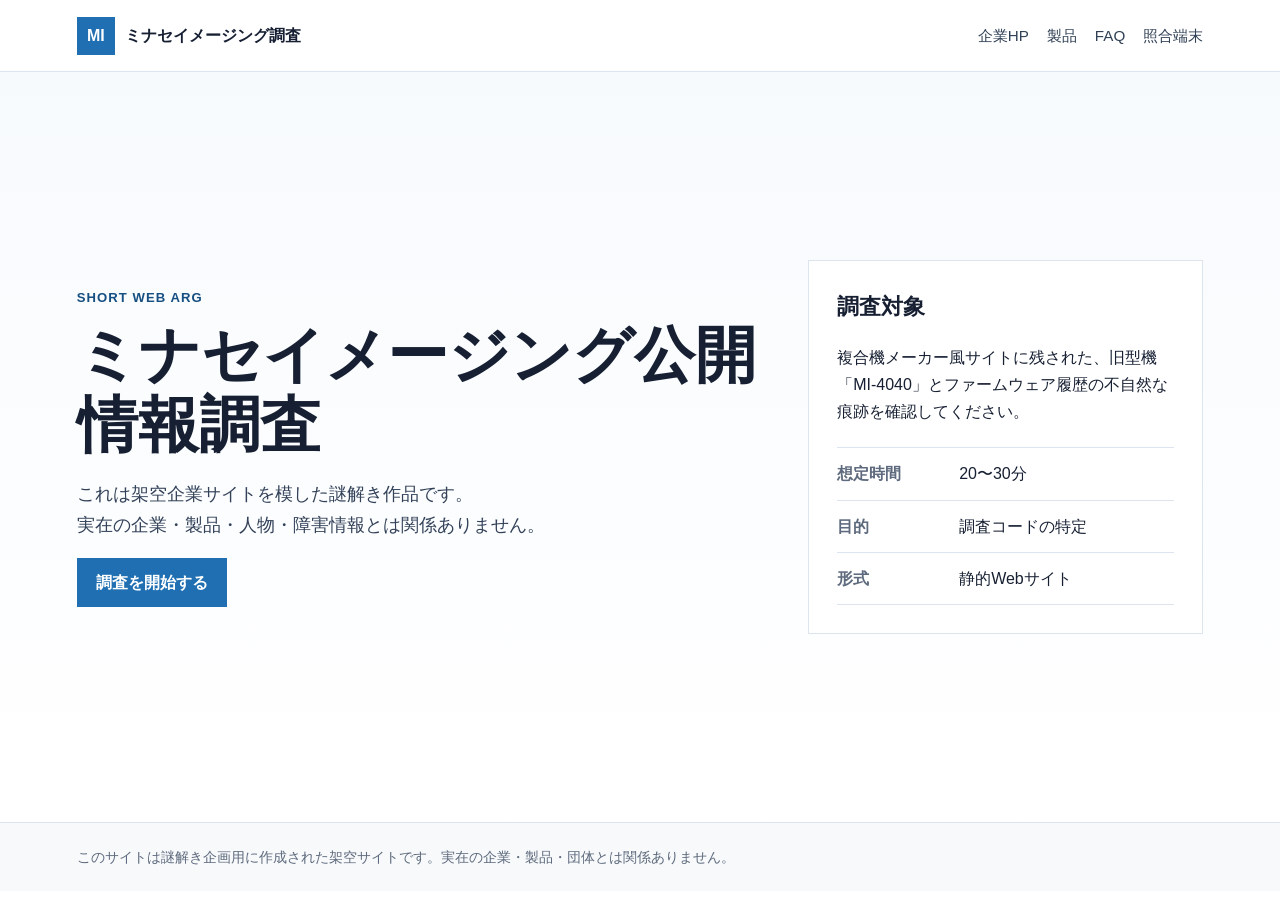
==== index.html @ ae649e41 "Build static ARG site for Minase Imaging" ====
<!doctype html>
<html lang="ja">
<head>
  <meta charset="utf-8">
  <meta name="viewport" content="width=device-width, initial-scale=1">
  <meta name="robots" content="noindex, nofollow">
  <meta name="description" content="架空企業サイトを巡回する短編謎解き作品です。">
  <title>ミナセイメージング調査入口</title>
  <link rel="stylesheet" href="style.css">
</head>
<body class="gate-page">
  <header class="site-header">
    <a class="brand" href="index.html" aria-label="ミナセイメージング調査入口">
      <span class="brand-mark">MI</span>
      <span>ミナセイメージング調査</span>
    </a>
    <nav class="global-nav" aria-label="共通ナビゲーション">
      <a href="site/index.html">企業HP</a>
      <a href="site/products.html">製品</a>
      <a href="site/support.html">FAQ</a>
      <a href="terminal/index.html">照合端末</a>
    </nav>
  </header>

  <main>
    <section class="hero intro-hero">
      <div class="hero-copy">
        <p class="eyebrow">Short Web ARG</p>
        <h1>ミナセイメージング公開情報調査</h1>
        <p class="lead">これは架空企業サイトを模した謎解き作品です。<br>実在の企業・製品・人物・障害情報とは関係ありません。</p>
        <a class="button primary" href="site/index.html">調査を開始する</a>
      </div>
      <div class="brief-panel" aria-label="調査概要">
        <h2>調査対象</h2>
        <p>複合機メーカー風サイトに残された、旧型機「MI-4040」とファームウェア履歴の不自然な痕跡を確認してください。</p>
        <dl class="compact-list">
          <div><dt>想定時間</dt><dd>20〜30分</dd></div>
          <div><dt>目的</dt><dd>調査コードの特定</dd></div>
          <div><dt>形式</dt><dd>静的Webサイト</dd></div>
        </dl>
      </div>
    </section>
  </main>

  <footer class="site-footer">
    <p>このサイトは謎解き企画用に作成された架空サイトです。実在の企業・製品・団体とは関係ありません。</p>
  </footer>
  <script src="script.js"></script>
</body>
</html>
---- style.css ----
:root {
  --bg: #ffffff;
  --ink: #172033;
  --muted: #5e6a7d;
  --line: #dce4ee;
  --soft: #f5f8fb;
  --accent: #1f6fb2;
  --accent-dark: #164f82;
  --warn: #8a4d13;
  --danger: #8f1d1d;
  --mono: "Consolas", "Courier New", monospace;
  font-family: "Segoe UI", "Helvetica Neue", Arial, sans-serif;
}

* {
  box-sizing: border-box;
}

body {
  margin: 0;
  background: var(--bg);
  color: var(--ink);
  line-height: 1.7;
}

a {
  color: var(--accent);
  text-decoration: none;
}

a:hover,
a:focus {
  text-decoration: underline;
}

.site-header {
  display: flex;
  align-items: center;
  justify-content: space-between;
  gap: 24px;
  min-height: 72px;
  padding: 0 6vw;
  border-bottom: 1px solid var(--line);
  background: #fff;
}

.brand {
  display: inline-flex;
  align-items: center;
  gap: 10px;
  color: var(--ink);
  font-weight: 700;
  white-space: nowrap;
}

.brand-mark {
  display: grid;
  place-items: center;
  width: 38px;
  height: 38px;
  background: var(--accent);
  color: #fff;
  font-weight: 800;
  letter-spacing: 0;
}

.global-nav {
  display: flex;
  flex-wrap: wrap;
  justify-content: flex-end;
  gap: 8px 18px;
  font-size: 0.95rem;
}

.global-nav a {
  color: #314156;
}

main {
  min-height: calc(100vh - 150px);
}

.hero {
  display: grid;
  grid-template-columns: minmax(0, 1.4fr) minmax(280px, 0.8fr);
  gap: 40px;
  align-items: center;
  padding: 64px 6vw;
  background: linear-gradient(180deg, #f7fafd 0%, #fff 100%);
}

.intro-hero {
  min-height: calc(100vh - 150px);
}

.hero-copy h1,
.page-title h1 {
  margin: 0 0 18px;
  font-size: clamp(2rem, 5vw, 3.8rem);
  line-height: 1.15;
  letter-spacing: 0;
}

.eyebrow {
  margin: 0 0 12px;
  color: var(--accent-dark);
  font-size: 0.82rem;
  font-weight: 700;
  letter-spacing: 0.08em;
  text-transform: uppercase;
}

.lead {
  max-width: 720px;
  color: #334259;
  font-size: 1.12rem;
}

.button {
  display: inline-flex;
  align-items: center;
  justify-content: center;
  min-height: 44px;
  padding: 10px 18px;
  border: 1px solid var(--accent);
  font-weight: 700;
}

.button.primary {
  background: var(--accent);
  color: #fff;
}

.button.secondary {
  background: #fff;
}

.brief-panel,
.info-panel,
.terminal-box,
.archive-document {
  border: 1px solid var(--line);
  background: #fff;
  padding: 28px;
}

.brief-panel h2,
.info-panel h2,
.section h2 {
  margin-top: 0;
  font-size: 1.35rem;
}

.compact-list {
  margin: 22px 0 0;
  border-top: 1px solid var(--line);
}

.compact-list div {
  display: grid;
  grid-template-columns: 110px minmax(0, 1fr);
  gap: 12px;
  padding: 12px 0;
  border-bottom: 1px solid var(--line);
}

dt {
  color: var(--muted);
  font-weight: 700;
}

dd {
  margin: 0;
}

.page-title {
  padding: 48px 6vw 30px;
  background: var(--soft);
  border-bottom: 1px solid var(--line);
}

.content {
  width: min(1120px, 88vw);
  margin: 0 auto;
  padding: 42px 0 64px;
}

.section {
  margin-bottom: 44px;
}

.grid {
  display: grid;
  grid-template-columns: repeat(3, minmax(0, 1fr));
  gap: 18px;
}

.card {
  border: 1px solid var(--line);
  background: #fff;
  padding: 22px;
}

.card h3 {
  margin: 0 0 8px;
  font-size: 1.1rem;
}

.tag {
  display: inline-block;
  margin-top: 12px;
  padding: 3px 8px;
  border: 1px solid var(--line);
  color: var(--muted);
  font-size: 0.82rem;
  font-weight: 700;
}

.tag.end {
  border-color: #b94747;
  color: #8f1d1d;
}

.news-list,
.history-list,
.faq-list,
.timeline,
.case-list {
  display: grid;
  gap: 12px;
}

.news-item,
.history-item,
.faq-item,
.timeline-item,
.case-item {
  display: grid;
  grid-template-columns: 120px minmax(0, 1fr);
  gap: 18px;
  padding: 18px 0;
  border-bottom: 1px solid var(--line);
}

.date,
.code {
  color: var(--muted);
  font-family: var(--mono);
  font-size: 0.92rem;
}

.subtle-alert {
  border-left: 4px solid var(--warn);
  background: #fffaf3;
  padding: 16px 18px;
}

.notice-alert {
  border-left: 4px solid var(--danger);
  background: #fff7f7;
  padding: 16px 18px;
}

.spec-table {
  width: 100%;
  border-collapse: collapse;
}

.spec-table th,
.spec-table td {
  padding: 14px 12px;
  border-bottom: 1px solid var(--line);
  text-align: left;
  vertical-align: top;
}

.spec-table th {
  width: 220px;
  color: var(--muted);
  background: #f8fafc;
}

.terminal-page {
  background: #f2f5f8;
}

.terminal-box {
  max-width: 760px;
  margin: 0 auto;
}

.terminal-form {
  display: grid;
  grid-template-columns: minmax(0, 1fr) auto;
  gap: 12px;
  margin-top: 22px;
}

.terminal-form input {
  min-height: 46px;
  padding: 10px 12px;
  border: 1px solid #aab7c6;
  font-family: var(--mono);
  font-size: 1rem;
}

.terminal-message {
  min-height: 28px;
  margin-top: 14px;
  color: var(--danger);
  font-weight: 700;
}

.visually-hidden {
  position: absolute;
  width: 1px;
  height: 1px;
  padding: 0;
  margin: -1px;
  overflow: hidden;
  clip: rect(0, 0, 0, 0);
  white-space: nowrap;
  border: 0;
}

.archive-page {
  background: #f9fafb;
}

.archive-document {
  max-width: 860px;
  margin: 0 auto;
  border-color: #c6d1dd;
}

.archive-document h2 {
  margin-top: 0;
  font-family: var(--mono);
  font-size: 1.2rem;
}

.archive-document .final-lines {
  margin-top: 32px;
  padding-top: 24px;
  border-top: 1px solid var(--line);
  font-family: var(--mono);
  color: #202734;
}

.archive-document .final-lines p {
  margin: 0 0 8px;
}

.site-footer {
  padding: 22px 6vw;
  border-top: 1px solid var(--line);
  background: #f7f9fb;
  color: var(--muted);
  font-size: 0.9rem;
}

.site-footer p {
  margin: 0;
}

@media (max-width: 820px) {
  .site-header {
    align-items: flex-start;
    flex-direction: column;
    padding: 18px 5vw;
  }

  .global-nav {
    justify-content: flex-start;
  }

  .hero {
    grid-template-columns: 1fr;
    padding: 42px 5vw;
  }

  .content {
    width: min(100% - 32px, 1120px);
  }

  .grid {
    grid-template-columns: 1fr;
  }

  .news-item,
  .history-item,
  .faq-item,
  .timeline-item,
  .case-item,
  .compact-list div {
    grid-template-columns: 1fr;
    gap: 6px;
  }

  .terminal-form {
    grid-template-columns: 1fr;
  }

  .spec-table th,
  .spec-table td {
    display: block;
    width: 100%;
  }
}
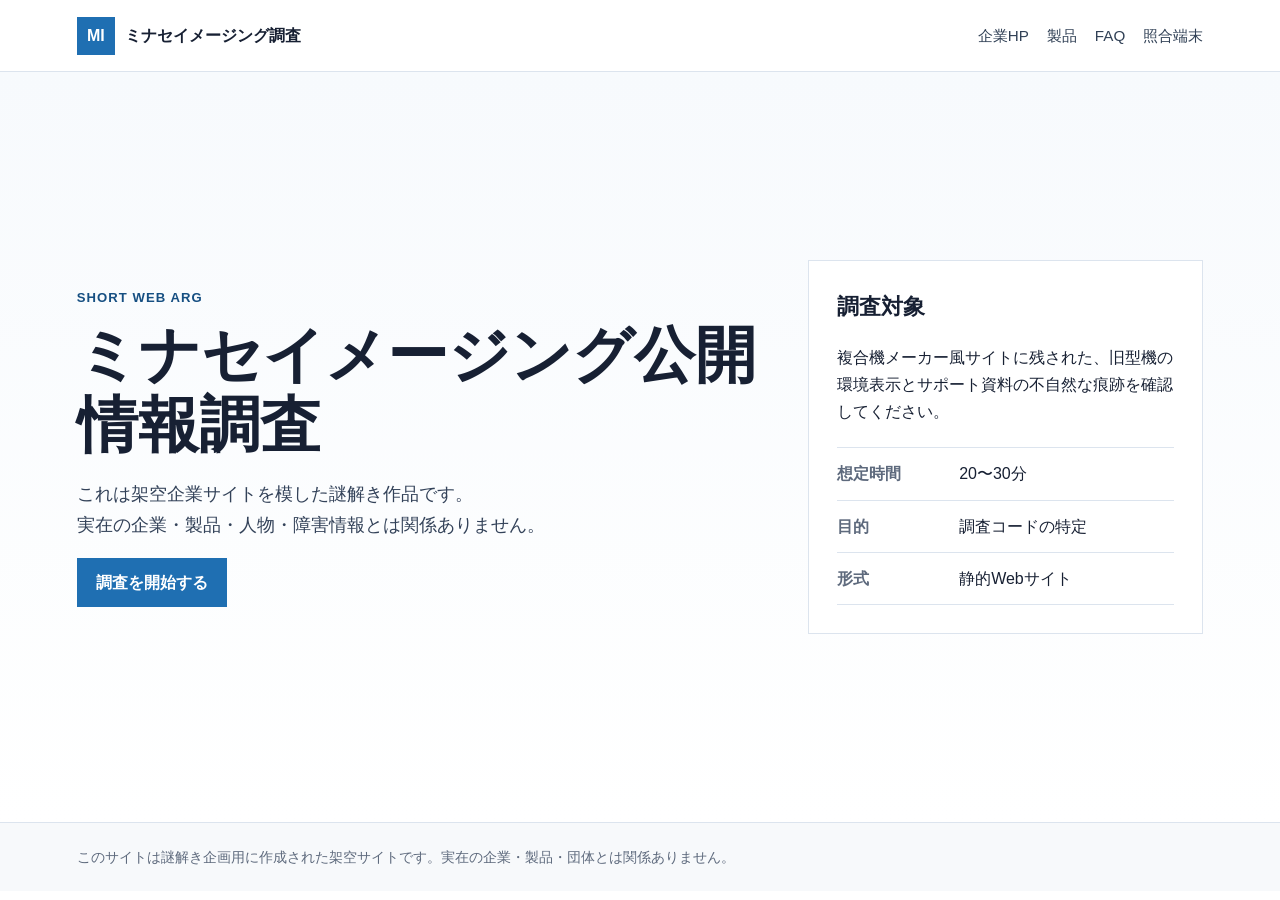
==== commit 8523d029: "Add ARG visual assets" ====
--- a/index.html
+++ b/index.html
@@ -1,4 +1,4 @@
-<!doctype html>
+﻿<!doctype html>
 <html lang="ja">
 <head>
   <meta charset="utf-8">
@@ -32,7 +32,7 @@
       </div>
       <div class="brief-panel" aria-label="調査概要">
         <h2>調査対象</h2>
-        <p>複合機メーカー風サイトに残された、旧型機「MI-4040」とファームウェア履歴の不自然な痕跡を確認してください。</p>
+        <p>複合機メーカー風サイトに残された、旧型機の環境表示とサポート資料の不自然な痕跡を確認してください。</p>
         <dl class="compact-list">
           <div><dt>想定時間</dt><dd>20〜30分</dd></div>
           <div><dt>目的</dt><dd>調査コードの特定</dd></div>
--- a/style.css
+++ b/style.css
@@ -93,6 +93,60 @@
   min-height: calc(100vh - 150px);
 }
 
+.hero-visual {
+  display: flex;
+  align-items: center;
+  justify-content: center;
+}
+
+.hero-visual img,
+.product-illustration,
+.device-card-visual {
+  display: block;
+  width: 100%;
+  height: auto;
+}
+
+.hero-visual img {
+  max-width: 460px;
+  border: 1px solid var(--line);
+  background: #f7fafd;
+}
+
+.page-title-with-visual {
+  display: grid;
+  grid-template-columns: minmax(0, 1fr) minmax(280px, 430px);
+  gap: 36px;
+  align-items: center;
+}
+
+.product-illustration {
+  max-width: 430px;
+  border: 1px solid var(--line);
+  background: #f7fafd;
+}
+
+.device-card-visual {
+  max-width: 220px;
+  margin: 0 0 18px;
+  border: 1px solid var(--line);
+  background: #f7fafd;
+}
+
+.product-visual-block {
+  display: grid;
+  grid-template-columns: minmax(0, 430px) minmax(0, 1fr);
+  gap: 28px;
+  align-items: center;
+  margin-bottom: 42px;
+}
+
+.image-caption {
+  margin: 10px 0 0;
+  color: var(--muted);
+  font-size: 0.88rem;
+}
+
 .hero-copy h1,
 .page-title h1 {
   margin: 0 0 18px;
@@ -221,6 +275,95 @@
   color: #8f1d1d;
 }
 
+.green-profile {
+  display: block;
+  margin-top: 10px;
+  color: var(--muted);
+  font-size: 0.86rem;
+}
+
+.green-profile strong {
+  color: var(--accent-dark);
+}
+
+.green-profile.hold strong {
+  color: var(--warn);
+}
+
+.support-doc-grid {
+  display: grid;
+  grid-template-columns: repeat(2, minmax(0, 1fr));
+  gap: 18px;
+}
+
+.support-doc {
+  border: 1px solid var(--line);
+  background: #fff;
+  padding: 20px;
+}
+
+.support-doc h3 {
+  margin: 0 0 8px;
+}
+
+.legacy-index {
+  margin-top: 36px;
+  padding: 22px;
+  border: 1px dashed #aab8c8;
+  background: #fbfcfe;
+}
+
+.legacy-index-note {
+  margin: 0 0 18px;
+  color: var(--muted);
+  font-size: 0.9rem;
+}
+
+.reference-link {
+  color: #536174;
+  font-family: var(--mono);
+  font-size: 0.88rem;
+  text-decoration: underline;
+  text-decoration-style: dotted;
+}
+
+.document-meta {
+  display: grid;
+  grid-template-columns: 160px minmax(0, 1fr);
+  gap: 10px 18px;
+  margin: 0 0 28px;
+  padding: 16px;
+  border: 1px solid var(--line);
+  background: #f8fafc;
+}
+
+.document-table {
+  width: 100%;
+  border-collapse: collapse;
+  margin: 18px 0 26px;
+}
+
+.document-table th,
+.document-table td {
+  padding: 12px;
+  border: 1px solid var(--line);
+  text-align: left;
+  vertical-align: top;
+}
+
+.document-table th {
+  background: #f8fafc;
+  color: var(--muted);
+}
+
+.redacted {
+  display: inline-block;
+  min-width: 88px;
+  height: 1em;
+  background: #c8d1dc;
+  vertical-align: -0.12em;
+}
+
 .news-list,
 .history-list,
 .faq-list,
@@ -233,13 +376,50 @@
 .news-item,
 .history-item,
 .faq-item,
-.timeline-item,
-.case-item {
-  display: grid;
-  grid-template-columns: 120px minmax(0, 1fr);
+.timeline-item {
+  display: grid;
+  grid-template-columns: 132px minmax(0, 1fr);
   gap: 18px;
+  align-items: start;
   padding: 18px 0;
   border-bottom: 1px solid var(--line);
+}
+
+.case-item {
+  display: grid;
+  grid-template-columns: 180px 64px minmax(0, 1fr);
+  gap: 18px;
+  align-items: center;
+  padding: 18px 0;
+  border-bottom: 1px solid var(--line);
+}
+
+.news-item h3,
+.history-item h3,
+.faq-item h3,
+.timeline-item h3,
+.case-item h3 {
+  margin: 0 0 6px;
+  line-height: 1.45;
+  word-break: normal;
+  overflow-wrap: normal;
+}
+
+.news-item p,
+.history-item p,
+.faq-item p,
+.case-item p {
+  margin: 0;
+}
+
+.case-visual {
+  display: block;
+  width: 100%;
+  max-width: 180px;
+  aspect-ratio: 16 / 10;
+  object-fit: cover;
+  border: 1px solid var(--line);
+  background: #f7fafd;
 }
 
 .date,
@@ -379,11 +559,28 @@
     padding: 42px 5vw;
   }
 
+  .hero-visual img,
+  .product-illustration,
+  .device-card-visual,
+  .case-visual {
+    max-width: 360px;
+  }
+
+  .page-title-with-visual,
+  .product-visual-block {
+    grid-template-columns: 1fr;
+  }
+
   .content {
     width: min(100% - 32px, 1120px);
   }
 
   .grid {
+    grid-template-columns: 1fr;
+  }
+
+  .support-doc-grid,
+  .document-meta {
     grid-template-columns: 1fr;
   }
 
